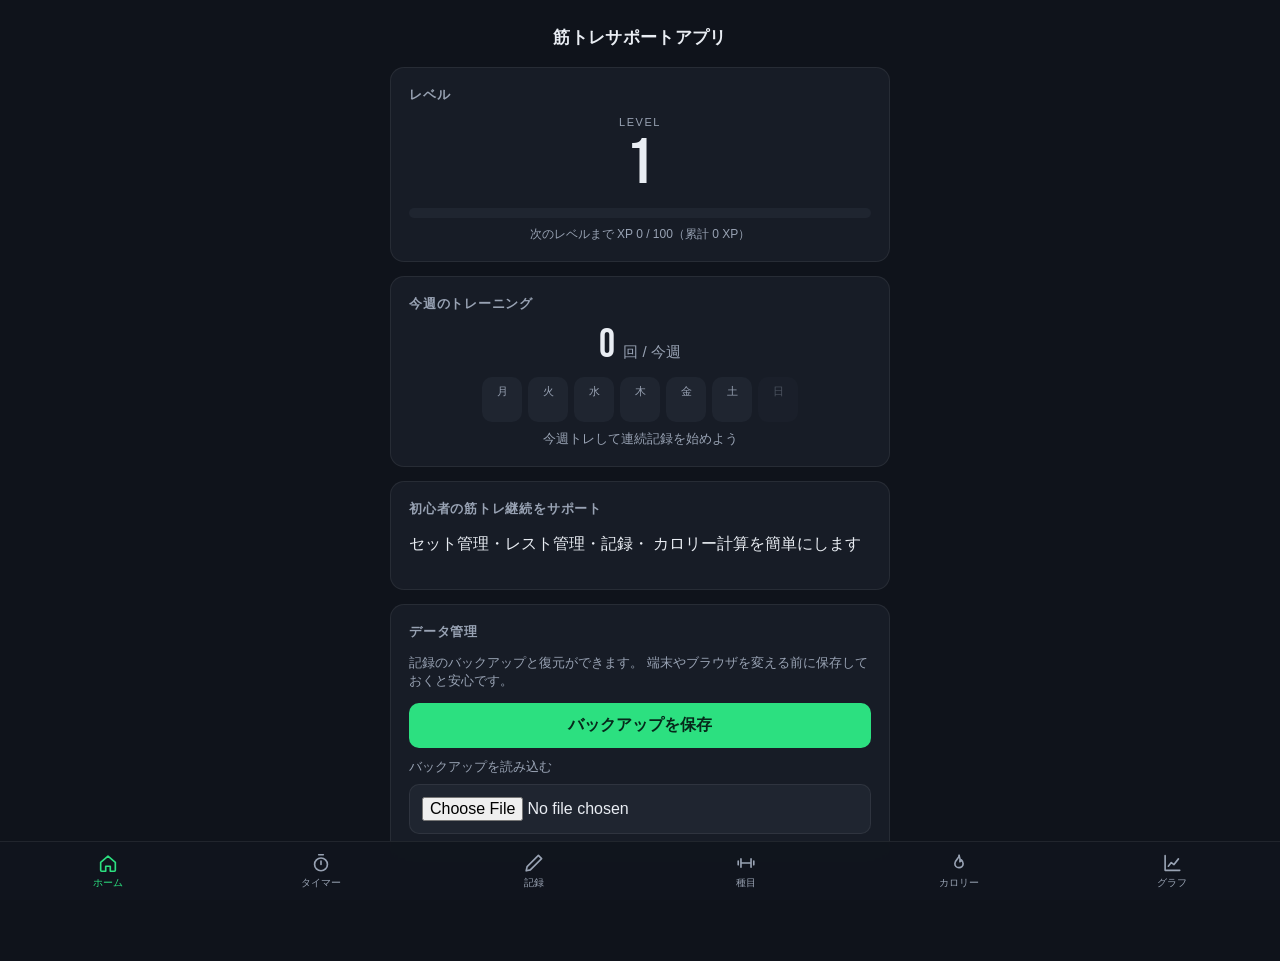
==== index.html @ be79c243 "Add files via upload" ====
<!DOCTYPE html>
<html lang="ja">
<head>
  <meta charset="UTF-8">
  <meta name="viewport" content="width=device-width, initial-scale=1.0">
  <title>筋トレサポートアプリ</title>

  <link rel="stylesheet" href="style.css">
  <link rel="preconnect" href="https://fonts.googleapis.com">
  <link href="https://fonts.googleapis.com/css2?family=Bebas+Neue&display=swap" rel="stylesheet">
  <link rel="manifest" href="manifest.json">
  <meta name="theme-color" content="#0B0E15">
  <link rel="apple-touch-icon" href="icon-192.png">
  <meta name="apple-mobile-web-app-capable" content="yes">
  <meta name="apple-mobile-web-app-status-bar-style" content="black">
</head>
<body>

  

  <h1>筋トレサポートアプリ</h1>

  <!-- レベル（ホームのトップに表示） -->
  <div class="card">
    <h2>レベル</h2>
    <div id="levelBox"></div>
  </div>

  <!-- 今週のトレーニング・連続記録 -->
  <div class="card">
    <h2>今週のトレーニング</h2>

    <div id="weeklyStreakBox"></div>
  </div>

  <div class="card">
    <h2>初心者の筋トレ継続をサポート</h2>

    <p>
      セット管理・レスト管理・記録・
      カロリー計算を簡単にします
    </p>
  </div>

  <!-- データのバックアップ／復元 -->
  <div class="card">
    <h2>データ管理</h2>

    <p class="note">
      記録のバックアップと復元ができます。
      端末やブラウザを変える前に保存しておくと安心です。
    </p>

    <button onclick="exportData()">
      バックアップを保存
    </button>

    <label>バックアップを読み込む</label>
    <input type="file" accept="application/json" onchange="importData(this)">
  </div>

  <script src="script.js"></script>

  <nav class="bottom-nav">
    <a href="index.html" class="active"><span class="nav-icon"><svg viewBox="0 0 24 24" fill="none" stroke="currentColor" stroke-width="1.8" stroke-linecap="round" stroke-linejoin="round"><path d="M4 11.2 12 4.5l8 6.7V20a1 1 0 0 1-1 1h-4.5v-5.5h-5V21H5a1 1 0 0 1-1-1z"/></svg></span>ホーム</a>
    <a href="timer.html"><span class="nav-icon"><svg viewBox="0 0 24 24" fill="none" stroke="currentColor" stroke-width="1.8" stroke-linecap="round" stroke-linejoin="round"><circle cx="12" cy="13.5" r="7"/><path d="M12 13.5V10M9.5 3h5"/></svg></span>タイマー</a>
    <a href="record.html"><span class="nav-icon"><svg viewBox="0 0 24 24" fill="none" stroke="currentColor" stroke-width="1.8" stroke-linecap="round" stroke-linejoin="round"><path d="M16.8 3.7l3.5 3.5L8 19.5l-4.5 1 1-4.5z"/></svg></span>記録</a>
    <a href="exercise.html"><span class="nav-icon"><svg viewBox="0 0 24 24" fill="none" stroke="currentColor" stroke-width="1.8" stroke-linecap="round" stroke-linejoin="round"><path d="M3.5 10v4M6.5 7.5v9M17.5 7.5v9M20.5 10v4M6.5 12h11"/></svg></span>種目</a>
    <a href="calorie.html"><span class="nav-icon"><svg viewBox="0 0 24 24" fill="none" stroke="currentColor" stroke-width="1.8" stroke-linecap="round" stroke-linejoin="round"><path d="M12 3.5c.8 3-4.5 5.2-4.5 9a4.5 4.5 0 0 0 9 .2c0-1.9-.9-3.2-1.9-4.2-.2 1.3-.9 1.9-1.6 2.1.6-2.3-.2-5.1-1-7.1z"/></svg></span>カロリー</a>
    <a href="graph.html"><span class="nav-icon"><svg viewBox="0 0 24 24" fill="none" stroke="currentColor" stroke-width="1.8" stroke-linecap="round" stroke-linejoin="round"><path d="M4.5 4v16h16"/><path d="M8 15.5l3.2-4 3 2.2 4.8-6.2"/></svg></span>グラフ</a>
  </nav>

</body>
</html>
---- style.css ----
/* =====================================================================
   筋トレサポートアプリ UI
   - ダーク基調 × 単色グリーンアクセント（控えめに使う）
   - 本文は左揃え、数字はスコアボード風のコンデンス書体
   - 画面下に固定タブナビ（SVGアイコン）
   ===================================================================== */

:root {
  --bg:        #0F131B;
  --surface:   #171C26;
  --surface-2: #1F2530;
  --line:      rgba(255,255,255,.07);
  --text:      #E9EDF3;
  --muted:     #98A2B3;
  --accent:    #2CE080;
  --accent-dim:#1FA35F;
  --amber:     #F5B04D;      /* 連続記録・自己ベスト */
  --danger:    #F87171;
  --radius:    14px;
  --num-font:  "Bebas Neue", "Oswald", sans-serif;
}

* { box-sizing: border-box; }

body {
  font-family: -apple-system, BlinkMacSystemFont, "Helvetica Neue",
               "Hiragino Kaku Gothic ProN", "Noto Sans JP", Meiryo, sans-serif;
  background: var(--bg);
  color: var(--text);
  text-align: left;
  margin: 0;
  padding: 20px 16px calc(86px + env(safe-area-inset-bottom));
  -webkit-font-smoothing: antialiased;
}

/* --- 見出し --- */
h1 {
  font-size: 17px;
  font-weight: 700;
  letter-spacing: .02em;
  text-align: center;
  margin: 6px 0 18px;
}
h2 {
  font-size: 13px;
  font-weight: 600;
  letter-spacing: .06em;
  color: var(--muted);
  margin: 0 0 12px;
}

/* --- カード --- */
.card {
  background: var(--surface);
  border: 1px solid var(--line);
  border-radius: var(--radius);
  padding: 18px;
  margin: 14px auto;
  max-width: 500px;
}

/* --- 入力・ボタン --- */
label { display: block; margin: 10px 0 4px; font-size: 13px; color: var(--muted); }

input, select, button {
  display: block;
  width: 100%;
  margin: 8px 0;
  padding: 12px;
  font-size: 16px;
  border-radius: 10px;
  border: 1px solid var(--line);
  background: var(--surface-2);
  color: var(--text);
}
input::placeholder { color: var(--muted); }
input:focus-visible, select:focus-visible, button:focus-visible {
  outline: 2px solid var(--accent-dim);
  outline-offset: 1px;
}

button {
  background: var(--accent);
  border: none;
  color: #06281A;
  font-weight: 700;
  cursor: pointer;
}
button:active { opacity: .85; }
button:disabled {
  background: var(--surface-2);
  color: var(--muted);
  cursor: default;
}

/* サブ（控えめ）ボタン */
.sub-btn, .step-btn, .item-btn, .ai-mini {
  background: var(--surface-2);
  color: var(--text);
  border: 1px solid var(--line);
  font-weight: 600;
}

/* --- リスト --- */
ul { padding-left: 0; margin: 8px 0; }
li {
  list-style: none;
  margin: 8px 0;
  padding: 12px;
  background: var(--surface-2);
  border: 1px solid var(--line);
  border-radius: 10px;
}

/* --- 下部タブナビ --- */
.bottom-nav {
  position: fixed;
  left: 0; right: 0; bottom: 0;
  display: flex;
  justify-content: space-around;
  align-items: stretch;
  background: rgba(17,21,30,.96);
  backdrop-filter: blur(10px);
  -webkit-backdrop-filter: blur(10px);
  border-top: 1px solid var(--line);
  padding: 6px 2px calc(6px + env(safe-area-inset-bottom));
  z-index: 1000;
}
.bottom-nav a {
  flex: 1;
  display: flex;
  flex-direction: column;
  align-items: center;
  gap: 2px;
  font-size: 10px;
  color: var(--muted);
  text-decoration: none;
  padding: 4px 0;
}
.bottom-nav .nav-icon { display: block; height: 22px; }
.bottom-nav .nav-icon svg { width: 22px; height: 22px; display: block; }
.bottom-nav a.active { color: var(--accent); }

/* --- 前回重量の表示 --- */
#previousWeight { margin: 8px 0; color: var(--accent); font-size: 14px; }

/* --- 数値入力＋/−ステッパー --- */
.field-row {
  display: flex;
  gap: 8px;
  align-items: center;
  width: 100%;
  margin: 8px 0;
}
.field-row input {
  flex: 1 1 0;
  min-width: 0;            /* フレックス内で縮めるように（＋がはみ出さない） */
  width: auto; margin: 0; text-align: center;
  font-size: 18px;
  font-variant-numeric: tabular-nums;
}
.step-btn {
  width: 48px; flex: 0 0 auto;
  margin: 0; padding: 10px 0;
  font-size: 20px;
}

/* --- 一覧の行内ボタン --- */
.item-name { margin-bottom: 6px; font-weight: 600; }
.item-actions { display: flex; gap: 8px; }
.item-btn { width: auto; margin: 0; padding: 7px 14px; font-size: 13px; }
.item-btn.del { background: transparent; border-color: rgba(248,113,113,.35); color: var(--danger); }

/* --- 折りたたみ --- */
summary {
  cursor: pointer;
  padding: 8px 0;
  font-weight: 600;
  color: var(--accent);
}

/* --- プログレスバー --- */
.progress-track {
  background: var(--surface-2);
  border-radius: 999px;
  height: 10px;
  overflow: hidden;
  width: 100%;
}
.progress-fill {
  background: var(--accent);
  height: 100%;
  border-radius: 999px;
  transition: width .3s ease;
}

/* --- スコアボード風の数字（ホーム・タイマー） --- */
.stat-label {
  font-size: 11px;
  letter-spacing: .14em;
  color: var(--muted);
  text-align: center;
}
.stat-num {
  font-family: var(--num-font);
  font-size: 64px;
  line-height: 1;
  color: var(--text);
  text-align: center;
  margin: 4px 0 12px;
}
.stat-row {
  display: flex; align-items: baseline; justify-content: center; gap: 8px;
  margin-bottom: 10px;
}
.stat-num-md {
  font-family: var(--num-font);
  font-size: 40px; line-height: 1;
  color: var(--text);
}
.stat-den { color: var(--muted); font-size: 15px; }
.stat-sub { margin-top: 8px; color: var(--muted); font-size: 12px; text-align: center; }
.stat-msg { margin-top: 10px; font-weight: 600; text-align: center; }
.streak { margin-top: 8px; color: var(--muted); font-size: 13px; text-align: center; }
.streak.on { color: var(--amber); font-weight: 600; }

/* 今週の曜日ドット */
.week-dots {
  display: flex;
  gap: 6px;
  justify-content: center;
  margin: 12px 0 2px;
}
.week-dot {
  width: 40px;
  padding: 7px 0 6px;
  border-radius: 10px;
  background: var(--surface-2);
  display: flex;
  flex-direction: column;
  align-items: center;
  gap: 2px;
}
.week-dot-day { font-size: 11px; color: var(--muted); }
.week-dot-mark {
  font-size: 13px;
  height: 15px;
  line-height: 15px;
  font-weight: 700;
  color: #06281A;
}
.week-dot.on { background: var(--accent); }
.week-dot.on .week-dot-day { color: #06281A; }
.week-dot.future { opacity: .4; }

/* タイマーの数字 */
#timer {
  font-family: var(--num-font);
  font-size: 72px;
  line-height: 1;
  letter-spacing: .03em;
  margin: 10px 0;
  text-align: center;
}
#setDisplay { font-weight: 700; color: var(--accent); text-align: center; }

/* --- 通知メッセージ --- */
#recordMsg, .ai-add-msg { color: var(--accent); font-weight: 600; }

/* --- 補足テキスト --- */
.note, p.note { color: var(--muted); font-size: 13px; }

/* --- スマホ向け（狭い画面）最適化 --- */
@media (max-width: 430px) {
  body { padding: 16px 10px calc(84px + env(safe-area-inset-bottom)); }
  .card { padding: 14px; margin: 12px auto; }
  .step-btn { width: 44px; font-size: 18px; }
  .field-row { gap: 6px; }
  input, select, button { font-size: 16px; }   /* iOSで拡大されないよう16px以上 */
  .bottom-nav a { font-size: 9px; }
  .bottom-nav .nav-icon svg { width: 21px; height: 21px; }
  .stat-num { font-size: 56px; }
  #timer { font-size: 64px; }
  .week-dot { width: 100%; }                    /* 曜日ドットを7等分で画面いっぱいに */
  .week-dots { gap: 4px; }
}

/* --- アクセシビリティ --- */
@media (prefers-reduced-motion: reduce) {
  * { transition: none !important; animation: none !important; }
}
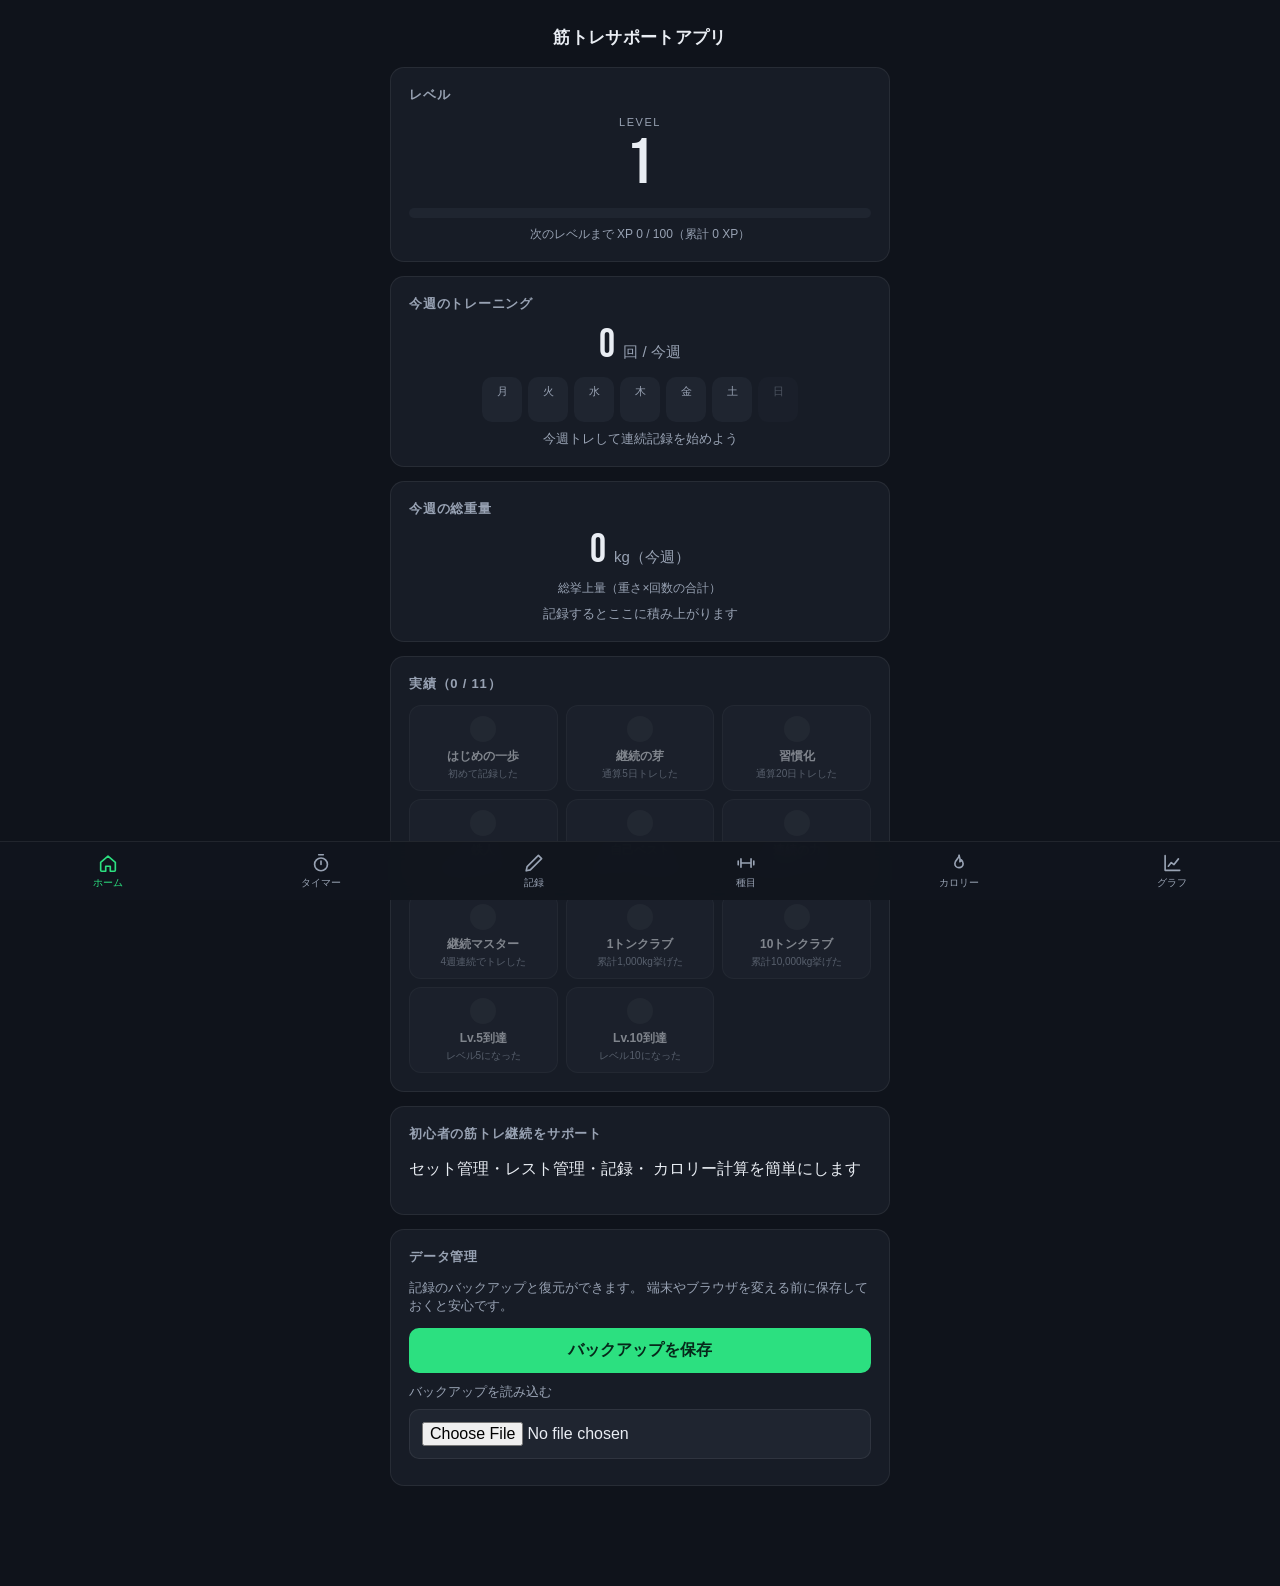
==== commit 8787b2b5: "Add files via upload" ====
--- a/index.html
+++ b/index.html
@@ -2,7 +2,7 @@
 <html lang="ja">
 <head>
   <meta charset="UTF-8">
-  <meta name="viewport" content="width=device-width, initial-scale=1.0">
+  <meta name="viewport" content="width=device-width, initial-scale=1.0, viewport-fit=cover">
   <title>筋トレサポートアプリ</title>
 
   <link rel="stylesheet" href="style.css">
@@ -33,6 +33,18 @@
     <div id="weeklyStreakBox"></div>
   </div>
 
+  <!-- 今週の総重量 -->
+  <div class="card">
+    <h2>今週の総重量</h2>
+    <div id="weeklyVolumeBox"></div>
+  </div>
+
+  <!-- 実績バッジ -->
+  <div class="card">
+    <h2>実績</h2>
+    <div id="badgeBox" class="badge-grid"></div>
+  </div>
+
   <div class="card">
     <h2>初心者の筋トレ継続をサポート</h2>
 
@@ -45,6 +57,8 @@
   <!-- データのバックアップ／復元 -->
   <div class="card">
     <h2>データ管理</h2>
+
+    <div id="backupReminder" class="backup-reminder" style="display:none;"></div>
 
     <p class="note">
       記録のバックアップと復元ができます。
--- a/style.css
+++ b/style.css
@@ -22,6 +22,16 @@
 
 * { box-sizing: border-box; }
 
+/* スマホの操作感：タップ時の灰色ハイライトを消す・ボタン等の誤選択を防ぐ */
+button, a, .step-btn, .item-btn, .ai-mini, summary, label, .bottom-nav a {
+  -webkit-tap-highlight-color: transparent;
+}
+button, .step-btn, .item-btn, .ai-mini, .bottom-nav a, summary {
+  -webkit-user-select: none;
+  user-select: none;
+  touch-action: manipulation;   /* ダブルタップ拡大の遅延をなくす */
+}
+
 body {
   font-family: -apple-system, BlinkMacSystemFont, "Helvetica Neue",
                "Hiragino Kaku Gothic ProN", "Noto Sans JP", Meiryo, sans-serif;
@@ -31,6 +41,8 @@
   margin: 0;
   padding: 20px 16px calc(86px + env(safe-area-inset-bottom));
   -webkit-font-smoothing: antialiased;
+  overscroll-behavior-y: contain;         /* PWAで引っぱり更新の誤作動を防ぐ */
+  -webkit-overflow-scrolling: touch;      /* 慣性スクロール */
 }
 
 /* --- 見出し --- */
@@ -79,6 +91,23 @@
   outline-offset: 1px;
 }
 
+/* ラジオ（〇）・チェックボックス（□）は小さめの固定サイズに
+   （input全体の width:100% / padding が効いて膨らむのを打ち消す） */
+input[type="radio"],
+input[type="checkbox"] {
+  -webkit-appearance: auto;
+  appearance: auto;
+  width: 17px;
+  height: 17px;
+  min-width: 17px;
+  flex: 0 0 auto;
+  margin: 0;
+  padding: 0;
+  border-radius: 0;
+  vertical-align: middle;
+  accent-color: var(--accent);
+}
+
 button {
   background: var(--accent);
   border: none;
@@ -99,6 +128,25 @@
   color: var(--text);
   border: 1px solid var(--line);
   font-weight: 600;
+}
+
+/* タイマーのボタン色分け（役割ごとに色を変える） */
+.btn-set-rest {                 /* セット完了→休憩：メインの緑 */
+  background: var(--accent);
+  color: #06281A;
+}
+.btn-ex-rest {                  /* 種目完了→休憩：ティール */
+  background: #18A7A0;
+  color: #052826;
+}
+.btn-stop {                     /* ストップ：赤 */
+  background: var(--danger);
+  color: #3a0d0d;
+}
+.btn-muted {                    /* 音を止める／音確認：控えめ */
+  background: var(--surface-2);
+  color: var(--text);
+  border: 1px solid var(--line);
 }
 
 /* --- リスト --- */
@@ -168,7 +216,7 @@
 /* --- 一覧の行内ボタン --- */
 .item-name { margin-bottom: 6px; font-weight: 600; }
 .item-actions { display: flex; gap: 8px; }
-.item-btn { width: auto; margin: 0; padding: 7px 14px; font-size: 13px; }
+.item-btn { width: auto; margin: 0; padding: 10px 16px; min-height: 40px; font-size: 13px; }
 .item-btn.del { background: transparent; border-color: rgba(248,113,113,.35); color: var(--danger); }
 
 /* --- 折りたたみ --- */
@@ -262,6 +310,30 @@
   margin: 10px 0;
   text-align: center;
 }
+
+/* レスト中に減っていく円形プログレスリング */
+.timer-ring {
+  position: relative;
+  width: 240px;
+  height: 240px;
+  max-width: 72vw;
+  aspect-ratio: 1 / 1;
+  border-radius: 50%;
+  margin: 6px auto 0;
+  display: flex;
+  align-items: center;
+  justify-content: center;
+  background: conic-gradient(var(--accent) calc(var(--p) * 1%), var(--surface-2) 0);
+  transition: background .3s linear;
+}
+.timer-ring::before {
+  content: "";
+  position: absolute;
+  inset: 14px;
+  border-radius: 50%;
+  background: var(--surface);
+}
+.timer-ring #timer { position: relative; margin: 0; }
 #setDisplay { font-weight: 700; color: var(--accent); text-align: center; }
 
 /* --- 通知メッセージ --- */
@@ -269,6 +341,74 @@
 
 /* --- 補足テキスト --- */
 .note, p.note { color: var(--muted); font-size: 13px; }
+
+/* --- 部位フィルタのタブ（横スクロール） --- */
+.filter-tabs {
+  display: flex;
+  gap: 6px;
+  overflow-x: auto;
+  -webkit-overflow-scrolling: touch;
+  padding: 4px 0 8px;
+  margin: 4px 0;
+  scrollbar-width: none;
+}
+.filter-tabs::-webkit-scrollbar { display: none; }
+.filter-tab {
+  flex: 0 0 auto;
+  width: auto; margin: 0;
+  padding: 8px 14px;
+  font-size: 13px; font-weight: 600;
+  border-radius: 999px;
+  background: var(--surface-2);
+  color: var(--muted);
+  border: 1px solid var(--line);
+}
+.filter-tab.active {
+  background: var(--accent);
+  color: #06281A;
+  border-color: transparent;
+}
+.ex-empty { color: var(--muted); text-align: center; background: transparent; border: none; }
+
+/* バックアップの案内バナー（ホーム） */
+.backup-reminder {
+  background: rgba(245,176,77,.12);
+  border: 1px solid rgba(245,176,77,.4);
+  color: var(--amber);
+  border-radius: 10px;
+  padding: 10px 12px;
+  font-size: 13px;
+  margin-bottom: 12px;
+}
+
+/* 実績バッジ */
+.badge-grid {
+  display: grid;
+  grid-template-columns: repeat(3, 1fr);
+  gap: 8px;
+}
+.badge {
+  border-radius: 12px;
+  padding: 10px 6px;
+  text-align: center;
+  border: 1px solid var(--line);
+  background: var(--surface-2);
+}
+.badge.earned {
+  background: rgba(44,224,128,.10);
+  border-color: rgba(44,224,128,.45);
+}
+.badge.locked { opacity: .5; }
+.badge-mark {
+  width: 26px; height: 26px; line-height: 26px;
+  margin: 0 auto 6px;
+  border-radius: 50%;
+  font-weight: 800; font-size: 14px;
+  color: #06281A; background: var(--accent);
+}
+.badge.locked .badge-mark { background: var(--line); color: transparent; }
+.badge-label { font-size: 12px; font-weight: 700; }
+.badge-desc { font-size: 10px; color: var(--muted); margin-top: 2px; line-height: 1.3; }
 
 /* --- スマホ向け（狭い画面）最適化 --- */
 @media (max-width: 430px) {
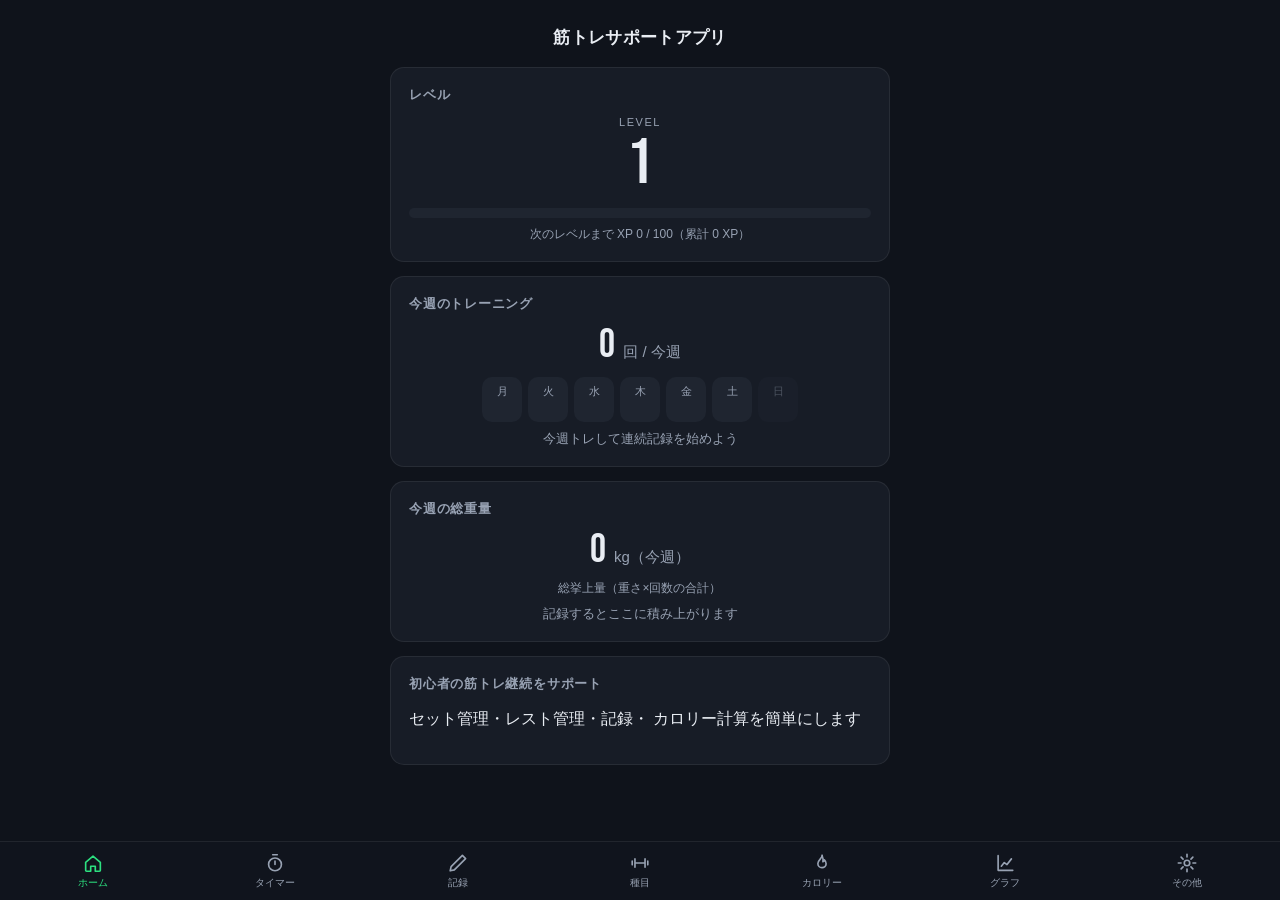
==== commit 1537f901: "Add files via upload" ====
--- a/index.html
+++ b/index.html
@@ -39,12 +39,6 @@
     <div id="weeklyVolumeBox"></div>
   </div>
 
-  <!-- 実績バッジ -->
-  <div class="card">
-    <h2>実績</h2>
-    <div id="badgeBox" class="badge-grid"></div>
-  </div>
-
   <div class="card">
     <h2>初心者の筋トレ継続をサポート</h2>
 
@@ -52,25 +46,6 @@
       セット管理・レスト管理・記録・
       カロリー計算を簡単にします
     </p>
-  </div>
-
-  <!-- データのバックアップ／復元 -->
-  <div class="card">
-    <h2>データ管理</h2>
-
-    <div id="backupReminder" class="backup-reminder" style="display:none;"></div>
-
-    <p class="note">
-      記録のバックアップと復元ができます。
-      端末やブラウザを変える前に保存しておくと安心です。
-    </p>
-
-    <button onclick="exportData()">
-      バックアップを保存
-    </button>
-
-    <label>バックアップを読み込む</label>
-    <input type="file" accept="application/json" onchange="importData(this)">
   </div>
 
   <script src="script.js"></script>
@@ -82,6 +57,7 @@
     <a href="exercise.html"><span class="nav-icon"><svg viewBox="0 0 24 24" fill="none" stroke="currentColor" stroke-width="1.8" stroke-linecap="round" stroke-linejoin="round"><path d="M3.5 10v4M6.5 7.5v9M17.5 7.5v9M20.5 10v4M6.5 12h11"/></svg></span>種目</a>
     <a href="calorie.html"><span class="nav-icon"><svg viewBox="0 0 24 24" fill="none" stroke="currentColor" stroke-width="1.8" stroke-linecap="round" stroke-linejoin="round"><path d="M12 3.5c.8 3-4.5 5.2-4.5 9a4.5 4.5 0 0 0 9 .2c0-1.9-.9-3.2-1.9-4.2-.2 1.3-.9 1.9-1.6 2.1.6-2.3-.2-5.1-1-7.1z"/></svg></span>カロリー</a>
     <a href="graph.html"><span class="nav-icon"><svg viewBox="0 0 24 24" fill="none" stroke="currentColor" stroke-width="1.8" stroke-linecap="round" stroke-linejoin="round"><path d="M4.5 4v16h16"/><path d="M8 15.5l3.2-4 3 2.2 4.8-6.2"/></svg></span>グラフ</a>
+    <a href="settings.html"><span class="nav-icon"><svg viewBox="0 0 24 24" fill="none" stroke="currentColor" stroke-width="1.8" stroke-linecap="round" stroke-linejoin="round"><circle cx="12" cy="12" r="3"/><path d="M12 2.5v3M12 18.5v3M21.5 12h-3M5.5 12h-3M18.4 5.6l-2.1 2.1M7.7 16.3l-2.1 2.1M18.4 18.4l-2.1-2.1M7.7 7.7 5.6 5.6"/></svg></span>その他</a>
   </nav>
 
 </body>
--- a/style.css
+++ b/style.css
@@ -410,6 +410,21 @@
 .badge-label { font-size: 12px; font-weight: 700; }
 .badge-desc { font-size: 10px; color: var(--muted); margin-top: 2px; line-height: 1.3; }
 
+/* 設定：トグル行・スライダー */
+.toggle-row {
+  display: flex; align-items: center; justify-content: space-between;
+  gap: 12px; margin: 12px 0 4px;
+  font-size: 15px; color: var(--text);
+}
+.toggle-row input[type="checkbox"] {
+  width: 22px; height: 22px; min-width: 22px;
+}
+input[type="range"] {
+  width: 100%; margin: 8px 0; padding: 0;
+  accent-color: var(--accent);
+  background: transparent; border: none;
+}
+
 /* --- スマホ向け（狭い画面）最適化 --- */
 @media (max-width: 430px) {
   body { padding: 16px 10px calc(84px + env(safe-area-inset-bottom)); }
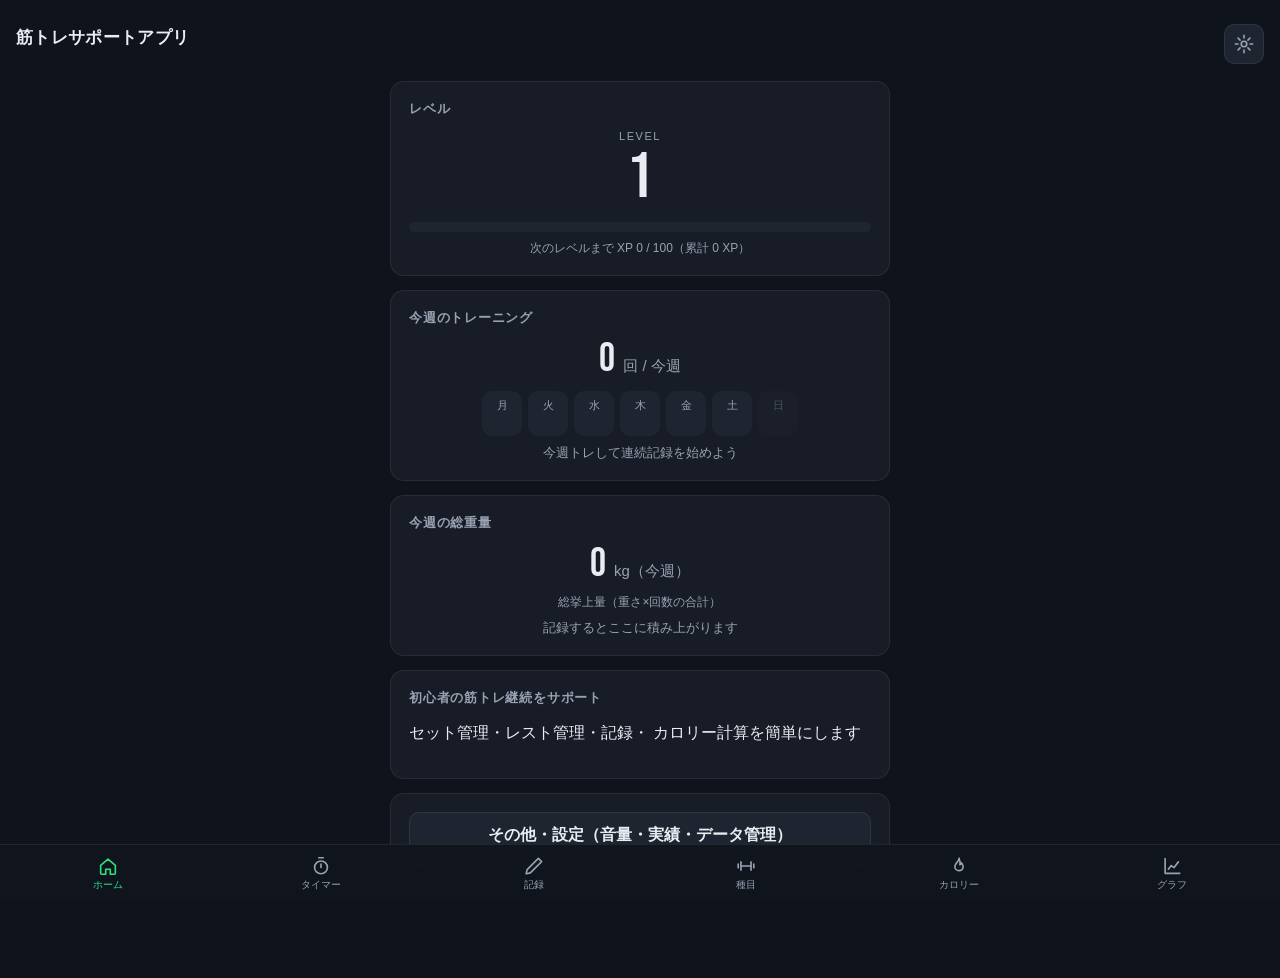
==== commit 79977e35: "Add files via upload" ====
--- a/index.html
+++ b/index.html
@@ -18,7 +18,12 @@
 
   
 
-  <h1>筋トレサポートアプリ</h1>
+  <div class="home-top">
+    <h1>筋トレサポートアプリ</h1>
+    <a class="settings-link" href="settings.html" aria-label="その他・設定">
+      <svg viewBox="0 0 24 24" fill="none" stroke="currentColor" stroke-width="1.8" stroke-linecap="round" stroke-linejoin="round"><circle cx="12" cy="12" r="3"/><path d="M12 2.5v3M12 18.5v3M21.5 12h-3M5.5 12h-3M18.4 5.6l-2.1 2.1M7.7 16.3l-2.1 2.1M18.4 18.4l-2.1-2.1M7.7 7.7 5.6 5.6"/></svg>
+    </a>
+  </div>
 
   <!-- レベル（ホームのトップに表示） -->
   <div class="card">
@@ -48,6 +53,10 @@
     </p>
   </div>
 
+  <div class="card">
+    <a class="settings-btn" href="settings.html">その他・設定（音量・実績・データ管理）</a>
+  </div>
+
   <script src="script.js"></script>
 
   <nav class="bottom-nav">
@@ -57,7 +66,6 @@
     <a href="exercise.html"><span class="nav-icon"><svg viewBox="0 0 24 24" fill="none" stroke="currentColor" stroke-width="1.8" stroke-linecap="round" stroke-linejoin="round"><path d="M3.5 10v4M6.5 7.5v9M17.5 7.5v9M20.5 10v4M6.5 12h11"/></svg></span>種目</a>
     <a href="calorie.html"><span class="nav-icon"><svg viewBox="0 0 24 24" fill="none" stroke="currentColor" stroke-width="1.8" stroke-linecap="round" stroke-linejoin="round"><path d="M12 3.5c.8 3-4.5 5.2-4.5 9a4.5 4.5 0 0 0 9 .2c0-1.9-.9-3.2-1.9-4.2-.2 1.3-.9 1.9-1.6 2.1.6-2.3-.2-5.1-1-7.1z"/></svg></span>カロリー</a>
     <a href="graph.html"><span class="nav-icon"><svg viewBox="0 0 24 24" fill="none" stroke="currentColor" stroke-width="1.8" stroke-linecap="round" stroke-linejoin="round"><path d="M4.5 4v16h16"/><path d="M8 15.5l3.2-4 3 2.2 4.8-6.2"/></svg></span>グラフ</a>
-    <a href="settings.html"><span class="nav-icon"><svg viewBox="0 0 24 24" fill="none" stroke="currentColor" stroke-width="1.8" stroke-linecap="round" stroke-linejoin="round"><circle cx="12" cy="12" r="3"/><path d="M12 2.5v3M12 18.5v3M21.5 12h-3M5.5 12h-3M18.4 5.6l-2.1 2.1M7.7 16.3l-2.1 2.1M18.4 18.4l-2.1-2.1M7.7 7.7 5.6 5.6"/></svg></span>その他</a>
   </nav>
 
 </body>
--- a/style.css
+++ b/style.css
@@ -176,15 +176,19 @@
 }
 .bottom-nav a {
   flex: 1;
+  min-width: 0;
   display: flex;
   flex-direction: column;
   align-items: center;
   gap: 2px;
   font-size: 10px;
+  line-height: 1.1;
+  white-space: nowrap;      /* ラベルを1行に固定（折り返しで窮屈にならない） */
   color: var(--muted);
   text-decoration: none;
   padding: 4px 0;
 }
+.bottom-nav a span:not(.nav-icon) { transform: scale(.95); }
 .bottom-nav .nav-icon { display: block; height: 22px; }
 .bottom-nav .nav-icon svg { width: 22px; height: 22px; display: block; }
 .bottom-nav a.active { color: var(--accent); }
@@ -342,6 +346,36 @@
 /* --- 補足テキスト --- */
 .note, p.note { color: var(--muted); font-size: 13px; }
 
+/* ホーム：上部の設定歯車＋設定ボタン */
+.home-top {
+  display: flex;
+  align-items: center;
+  justify-content: space-between;
+  gap: 12px;
+}
+.home-top h1 { margin: 6px 0 18px; }
+.settings-link {
+  flex: 0 0 auto;
+  color: var(--muted);
+  display: inline-flex;
+  padding: 8px;
+  border-radius: 10px;
+  border: 1px solid var(--line);
+  background: var(--surface-2);
+}
+.settings-link svg { width: 22px; height: 22px; display: block; }
+.settings-btn {
+  display: block;
+  text-align: center;
+  text-decoration: none;
+  color: var(--text);
+  font-weight: 600;
+  padding: 12px;
+  border-radius: 10px;
+  background: var(--surface-2);
+  border: 1px solid var(--line);
+}
+
 /* --- 部位フィルタのタブ（横スクロール） --- */
 .filter-tabs {
   display: flex;
@@ -432,8 +466,10 @@
   .step-btn { width: 44px; font-size: 18px; }
   .field-row { gap: 6px; }
   input, select, button { font-size: 16px; }   /* iOSで拡大されないよう16px以上 */
-  .bottom-nav a { font-size: 9px; }
-  .bottom-nav .nav-icon svg { width: 21px; height: 21px; }
+  .bottom-nav { padding: 5px 0 calc(5px + env(safe-area-inset-bottom)); }
+  .bottom-nav a { font-size: 9px; gap: 1px; padding: 3px 0; }
+  .bottom-nav .nav-icon { height: 20px; }
+  .bottom-nav .nav-icon svg { width: 20px; height: 20px; }
   .stat-num { font-size: 56px; }
   #timer { font-size: 64px; }
   .week-dot { width: 100%; }                    /* 曜日ドットを7等分で画面いっぱいに */
